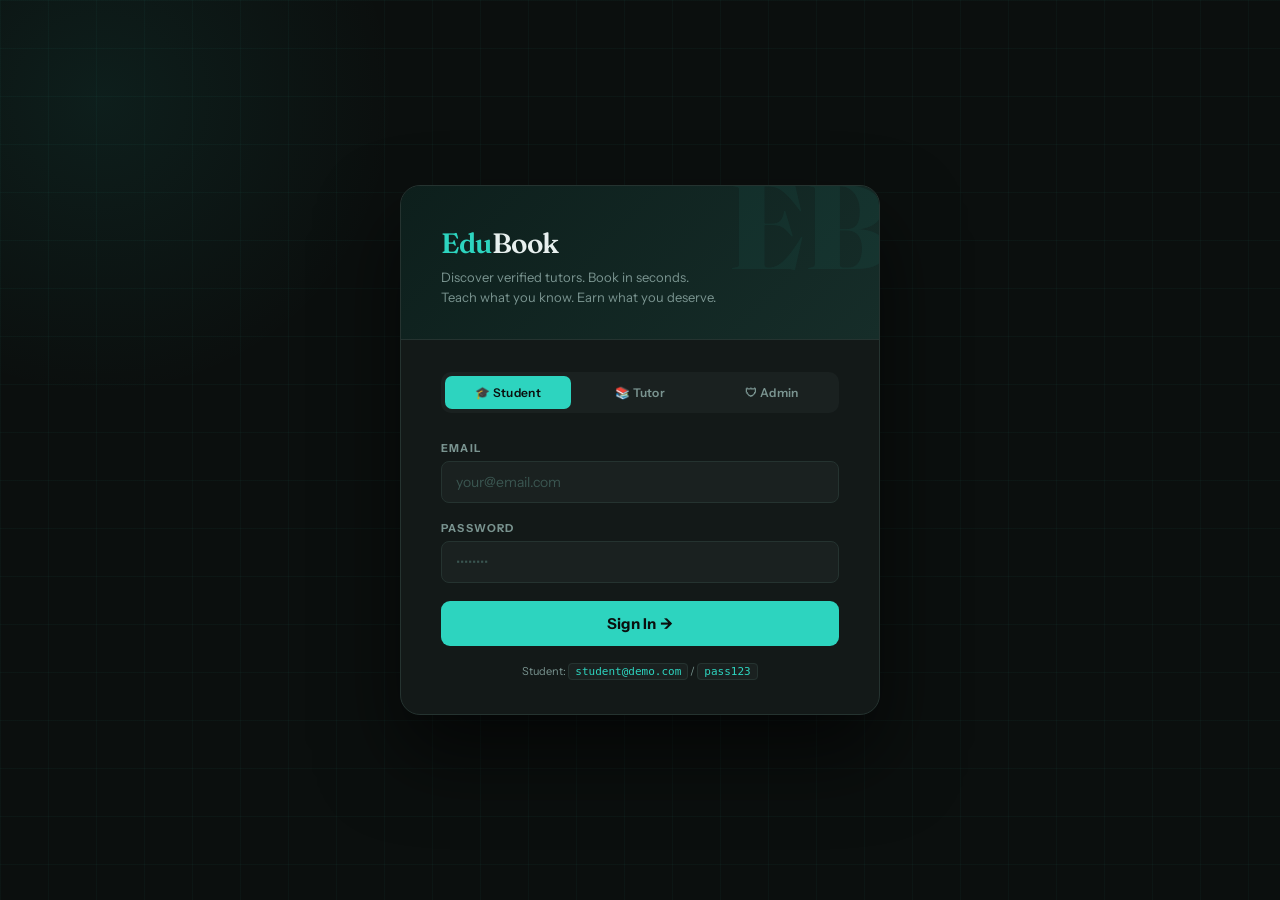
==== index.html @ e7f93232 "Rename tutor-booking-system.html to index.html" ====
<!-- final deploy -->
<!-- finallll deploy -->
<!-- final deploy with ci cd -->
<!DOCTYPE html>
<html lang="en">
<head>
<meta charset="UTF-8">
<meta name="viewport" content="width=device-width, initial-scale=1.0">
<title>EduBook — Tutor Booking Platform</title>
  
<link href="https://fonts.googleapis.com/css2?family=Fraunces:ital,wght@0,300;0,600;0,900;1,300;1,600&family=Instrument+Sans:wght@400;500;600;700&display=swap" rel="stylesheet">
<style>
*, *::before, *::after { box-sizing: border-box; margin: 0; padding: 0; }

:root {
  --bg:       #0b0f0e;
  --surface:  #131918;
  --panel:    #1a2120;
  --border:   #253330;
  --teal:     #2dd4bf;
  --teal-dim: #1a8070;
  --amber:    #f59e0b;
  --red:      #f87171;
  --green:    #4ade80;
  --text:     #e8f0ef;
  --muted:    #7a9490;
  --white:    #ffffff;
}

body {
  font-family: 'Instrument Sans', sans-serif;
  background: var(--bg);
  color: var(--text);
  min-height: 100vh;
  overflow-x: hidden;
}

/* ─── SCREENS ─── */
.screen { display: none; min-height: 100vh; flex-direction: column; }
.screen.active { display: flex; }

/* ─── TOAST ─── */
#toast {
  position: fixed; bottom: 28px; right: 28px;
  background: var(--surface);
  border: 1px solid var(--border);
  border-left: 3px solid var(--teal);
  color: var(--text);
  padding: 13px 20px;
  border-radius: 10px;
  font-size: 13px; font-weight: 500;
  box-shadow: 0 20px 40px rgba(0,0,0,0.5);
  transform: translateY(20px); opacity: 0;
  transition: all .3s cubic-bezier(.4,0,.2,1);
  z-index: 9999; max-width: 300px;
}
#toast.show { transform: translateY(0); opacity: 1; }
#toast.err  { border-left-color: var(--red); }
#toast.ok   { border-left-color: var(--green); }

/* ═══════════════════════════════════════════
   LOGIN SCREEN
═══════════════════════════════════════════ */
#loginScreen {
  align-items: center; justify-content: center;
  background: var(--bg);
  position: relative; overflow: hidden;
  padding: 24px;
}

/* animated background grid */
#loginScreen::before {
  content: '';
  position: absolute; inset: 0;
  background-image:
    linear-gradient(rgba(45,212,191,.04) 1px, transparent 1px),
    linear-gradient(90deg, rgba(45,212,191,.04) 1px, transparent 1px);
  background-size: 48px 48px;
  animation: gridshift 20s linear infinite;
}
@keyframes gridshift { from { background-position: 0 0; } to { background-position: 48px 48px; } }

#loginScreen::after {
  content: '';
  position: absolute;
  width: 600px; height: 600px;
  background: radial-gradient(circle, rgba(45,212,191,.08) 0%, transparent 70%);
  top: -200px; left: -200px;
  border-radius: 50%;
  pointer-events: none;
}

.login-box {
  position: relative; z-index: 1;
  width: 100%; max-width: 480px;
  background: var(--surface);
  border: 1px solid var(--border);
  border-radius: 20px;
  overflow: hidden;
  box-shadow: 0 40px 80px rgba(0,0,0,.6);
  animation: fadeUp .5s ease both;
}
@keyframes fadeUp { from { opacity:0; transform: translateY(24px); } to { opacity:1; transform: translateY(0); } }

.login-hero {
  background: linear-gradient(135deg, #0d1f1c 0%, #162d29 100%);
  padding: 40px 40px 32px;
  border-bottom: 1px solid var(--border);
  position: relative; overflow: hidden;
}
.login-hero::before {
  content: 'EB';
  position: absolute; right: -10px; top: -20px;
  font-family: 'Fraunces', serif; font-size: 120px; font-weight: 900;
  color: rgba(45,212,191,.06); line-height: 1; pointer-events: none;
}
.login-logo {
  font-family: 'Fraunces', serif;
  font-size: 28px; font-weight: 600;
  color: var(--teal);
  letter-spacing: -0.5px;
}
.login-logo span { color: var(--text); }
.login-tagline {
  margin-top: 8px;
  font-size: 13px; color: var(--muted);
  line-height: 1.5;
}

.login-body { padding: 32px 40px; }

.role-tabs {
  display: grid; grid-template-columns: 1fr 1fr 1fr;
  gap: 6px; margin-bottom: 28px;
  background: var(--panel); border-radius: 10px; padding: 4px;
}
.role-tab {
  padding: 9px 4px;
  border: none; border-radius: 7px;
  background: transparent;
  color: var(--muted); font-family: 'Instrument Sans', sans-serif;
  font-size: 12px; font-weight: 600;
  cursor: pointer; transition: all .2s;
  letter-spacing: .3px;
}
.role-tab.on { background: var(--teal); color: #0b0f0e; }

.field { margin-bottom: 18px; }
.field label {
  display: block; margin-bottom: 6px;
  font-size: 11px; font-weight: 700;
  letter-spacing: 1.2px; text-transform: uppercase;
  color: var(--muted);
}
.field input, .field select, .field textarea {
  width: 100%;
  padding: 11px 14px;
  background: var(--panel);
  border: 1.5px solid var(--border);
  border-radius: 8px;
  color: var(--text);
  font-family: 'Instrument Sans', sans-serif;
  font-size: 14px;
  outline: none; transition: border-color .2s;
}
.field input:focus, .field select:focus, .field textarea:focus {
  border-color: var(--teal);
}
.field input::placeholder, .field textarea::placeholder { color: #3a5550; }
select option { background: var(--panel); }

.btn-main {
  width: 100%; padding: 13px;
  background: var(--teal); color: #0b0f0e;
  border: none; border-radius: 9px;
  font-family: 'Instrument Sans', sans-serif;
  font-size: 15px; font-weight: 700;
  cursor: pointer; transition: all .2s;
  letter-spacing: .2px;
}
.btn-main:hover { background: #25c4b0; transform: translateY(-1px); box-shadow: 0 8px 24px rgba(45,212,191,.25); }
.btn-main:active { transform: translateY(0); }

.login-demo {
  margin-top: 16px;
  font-size: 11px; color: var(--muted);
  text-align: center; line-height: 1.8;
}
.login-demo code {
  background: var(--panel); border: 1px solid var(--border);
  padding: 1px 6px; border-radius: 4px;
  color: var(--teal); font-size: 11px;
}

/* ═══════════════════════════════════════════
   APP SHELL (Student + Tutor + Admin)
═══════════════════════════════════════════ */
.app-shell { display: flex; flex-direction: column; flex: 1; }

/* ─── TOPBAR ─── */
.topbar {
  display: flex; align-items: center;
  padding: 0 28px;
  height: 56px;
  background: var(--surface);
  border-bottom: 1px solid var(--border);
  position: sticky; top: 0; z-index: 100;
  gap: 16px;
}
.topbar-logo {
  font-family: 'Fraunces', serif; font-size: 20px; font-weight: 600;
  color: var(--teal); margin-right: 8px;
  letter-spacing: -.3px;
}
.topbar-logo span { color: var(--muted); font-weight: 300; }
.topbar-role {
  font-size: 10px; font-weight: 700; letter-spacing: 1.5px;
  text-transform: uppercase;
  color: var(--teal);
  background: rgba(45,212,191,.1);
  border: 1px solid rgba(45,212,191,.2);
  padding: 3px 10px; border-radius: 20px;
}
.topbar-right { margin-left: auto; display: flex; align-items: center; gap: 12px; }
.topbar-user { font-size: 13px; color: var(--muted); }
.btn-logout {
  padding: 6px 14px;
  background: transparent; border: 1px solid var(--border);
  border-radius: 7px; color: var(--muted);
  font-family: 'Instrument Sans', sans-serif; font-size: 12px; font-weight: 600;
  cursor: pointer; transition: all .2s;
}
.btn-logout:hover { border-color: var(--red); color: var(--red); }

/* ─── LAYOUT ─── */
.app-body { display: flex; flex: 1; }

.sidebar {
  width: 200px; flex-shrink: 0;
  background: var(--surface);
  border-right: 1px solid var(--border);
  padding: 20px 12px;
  display: flex; flex-direction: column; gap: 4px;
  position: sticky; top: 56px;
  height: calc(100vh - 56px);
  overflow-y: auto;
}
.nav-btn {
  display: flex; align-items: center; gap: 10px;
  padding: 9px 12px; border-radius: 8px;
  border: none; background: transparent;
  color: var(--muted); font-family: 'Instrument Sans', sans-serif;
  font-size: 13px; font-weight: 500;
  cursor: pointer; transition: all .15s;
  text-align: left; width: 100%;
}
.nav-btn .ni { font-size: 15px; width: 18px; text-align: center; }
.nav-btn:hover { background: var(--panel); color: var(--text); }
.nav-btn.on { background: rgba(45,212,191,.12); color: var(--teal); font-weight: 600; }

.content { flex: 1; padding: 36px 40px; overflow-y: auto; max-width: 1100px; }

/* ─── PAGE SECTIONS ─── */
.tab-pane { display: none; }
.tab-pane.on { display: block; animation: fadeUp .3s ease both; }

.ph { margin-bottom: 28px; }
.ph h1 { font-family: 'Fraunces', serif; font-size: 30px; font-weight: 600; color: var(--white); letter-spacing: -.5px; }
.ph p  { margin-top: 5px; font-size: 13px; color: var(--muted); }

/* ─── STAT CARDS ─── */
.stats { display: grid; grid-template-columns: repeat(auto-fit, minmax(140px, 1fr)); gap: 14px; margin-bottom: 30px; }
.stat-card {
  background: var(--surface); border: 1px solid var(--border);
  border-radius: 12px; padding: 18px 20px;
  position: relative; overflow: hidden;
}
.stat-card::before {
  content: ''; position: absolute;
  top: 0; left: 0; right: 0; height: 2px;
}
.stat-card.t  { } .stat-card.t::before  { background: var(--teal); }
.stat-card.a  { } .stat-card.a::before  { background: var(--amber); }
.stat-card.g  { } .stat-card.g::before  { background: var(--green); }
.stat-card.r  { } .stat-card.r::before  { background: var(--red); }
.stat-num { font-family: 'Fraunces', serif; font-size: 38px; font-weight: 600; color: var(--white); line-height: 1; }
.stat-lbl { font-size: 11px; color: var(--muted); margin-top: 4px; font-weight: 600; letter-spacing: .5px; }

/* ─── TUTOR GRID ─── */
.tutor-grid { display: grid; grid-template-columns: repeat(auto-fill, minmax(260px, 1fr)); gap: 18px; }
.tutor-card {
  background: var(--surface); border: 1px solid var(--border);
  border-radius: 14px; overflow: hidden;
  transition: all .2s; cursor: pointer;
}
.tutor-card:hover { border-color: var(--teal-dim); transform: translateY(-3px); box-shadow: 0 16px 40px rgba(0,0,0,.4); }
.tc-head {
  padding: 20px; display: flex; align-items: center; gap: 14px;
  background: var(--panel);
}
.ava {
  width: 48px; height: 48px; border-radius: 50%;
  display: flex; align-items: center; justify-content: center;
  font-family: 'Fraunces', serif; font-size: 18px; font-weight: 600;
  flex-shrink: 0; color: #0b0f0e;
}
.tc-name { font-family: 'Fraunces', serif; font-size: 16px; font-weight: 600; color: var(--white); }
.tc-sub  { font-size: 12px; color: var(--teal); margin-top: 2px; }
.tc-body { padding: 16px 20px; }
.tc-rate { font-size: 18px; font-weight: 700; color: var(--amber); margin-bottom: 8px; }
.tc-rate span { font-size: 12px; color: var(--muted); font-weight: 400; }
.tc-bio { font-size: 12px; color: var(--muted); line-height: 1.6; margin-bottom: 14px; }
.chips { display: flex; flex-wrap: wrap; gap: 5px; margin-bottom: 14px; }
.chip {
  font-size: 10px; font-weight: 600; letter-spacing: .3px;
  padding: 3px 9px; border-radius: 20px;
  background: var(--panel); border: 1px solid var(--border);
  color: var(--muted);
}
.btn-book-card {
  width: 100%; padding: 10px;
  background: var(--teal); color: #0b0f0e;
  border: none; border-radius: 8px;
  font-family: 'Instrument Sans', sans-serif;
  font-size: 13px; font-weight: 700;
  cursor: pointer; transition: all .2s;
}
.btn-book-card:hover { background: #25c4b0; }

/* ─── BADGE ─── */
.badge {
  display: inline-flex; align-items: center; gap: 4px;
  font-size: 11px; font-weight: 600; letter-spacing: .3px;
  padding: 3px 10px; border-radius: 20px;
}
.badge.pending  { background: rgba(245,158,11,.12); color: var(--amber); border: 1px solid rgba(245,158,11,.3); }
.badge.approved { background: rgba(74,222,128,.12); color: var(--green); border: 1px solid rgba(74,222,128,.3); }
.badge.rejected { background: rgba(248,113,113,.12); color: var(--red);   border: 1px solid rgba(248,113,113,.3); }
.badge.confirmed{ background: rgba(45,212,191,.12);  color: var(--teal);  border: 1px solid rgba(45,212,191,.3); }
.badge.cancelled{ background: rgba(122,148,144,.12); color: var(--muted); border: 1px solid var(--border); }

/* ─── TABLE ─── */
.tbl-wrap { background: var(--surface); border: 1px solid var(--border); border-radius: 12px; overflow: hidden; }
table { width: 100%; border-collapse: collapse; }
thead th {
  background: var(--panel); padding: 11px 16px;
  font-size: 10px; font-weight: 700; letter-spacing: 1.2px;
  text-transform: uppercase; color: var(--muted);
  text-align: left; border-bottom: 1px solid var(--border);
}
tbody td { padding: 13px 16px; font-size: 13px; border-bottom: 1px solid var(--border); }
tbody tr:last-child td { border-bottom: none; }
tbody tr:hover td { background: rgba(255,255,255,.015); }
.td-name { font-weight: 600; color: var(--white); }

/* ─── PROFILE CARD ─── */
.profile-card {
  background: var(--surface); border: 1px solid var(--border);
  border-radius: 16px; padding: 32px 36px; max-width: 620px;
}
.profile-top {
  display: flex; align-items: center; gap: 18px;
  margin-bottom: 28px; padding-bottom: 28px;
  border-bottom: 1px solid var(--border);
}
.profile-ava {
  width: 68px; height: 68px; border-radius: 50%;
  display: flex; align-items: center; justify-content: center;
  font-family: 'Fraunces', serif; font-size: 26px; font-weight: 600;
  color: #0b0f0e; flex-shrink: 0;
}
.profile-name { font-family: 'Fraunces', serif; font-size: 22px; font-weight: 600; color: var(--white); }
.profile-role { font-size: 12px; color: var(--muted); margin-top: 4px; }
.two-col { display: grid; grid-template-columns: 1fr 1fr; gap: 16px; }
.btn-save {
  padding: 11px 28px;
  background: var(--teal); color: #0b0f0e;
  border: none; border-radius: 8px;
  font-family: 'Instrument Sans', sans-serif; font-size: 14px; font-weight: 700;
  cursor: pointer; transition: all .2s; margin-top: 6px;
}
.btn-save:hover { background: #25c4b0; }

/* ─── SLOT PICKER ─── */
.slot-grid { display: flex; flex-wrap: wrap; gap: 7px; margin-top: 4px; }
.slot {
  padding: 6px 13px; border-radius: 20px;
  background: var(--panel); border: 1.5px solid var(--border);
  color: var(--muted); font-size: 12px; font-weight: 600;
  cursor: pointer; transition: all .15s; user-select: none;
}
.slot.on { background: rgba(45,212,191,.15); border-color: var(--teal); color: var(--teal); }

/* ─── MODAL ─── */
.overlay {
  display: none; position: fixed; inset: 0;
  background: rgba(0,0,0,.7); backdrop-filter: blur(6px);
  z-index: 900; align-items: center; justify-content: center; padding: 20px;
}
.overlay.open { display: flex; }
.modal {
  background: var(--surface); border: 1px solid var(--border);
  border-radius: 18px; width: 100%; max-width: 500px;
  overflow: hidden; box-shadow: 0 40px 80px rgba(0,0,0,.6);
  animation: fadeUp .25s ease both;
}
.modal-head {
  padding: 22px 26px; border-bottom: 1px solid var(--border);
  display: flex; align-items: center; justify-content: space-between;
}
.modal-title { font-family: 'Fraunces', serif; font-size: 20px; font-weight: 600; color: var(--white); }
.modal-close { background: none; border: none; color: var(--muted); font-size: 24px; cursor: pointer; line-height: 1; }
.modal-close:hover { color: var(--text); }
.modal-body { padding: 26px; }
.modal-tutor-strip {
  display: flex; align-items: center; gap: 12px;
  background: var(--panel); border-radius: 10px; padding: 14px 16px;
  margin-bottom: 22px; border: 1px solid var(--border);
}
.modal-tutor-info .name { font-weight: 700; font-size: 15px; color: var(--white); }
.modal-tutor-info .sub  { font-size: 12px; color: var(--teal); margin-top: 2px; }
.modal-rate { margin-left: auto; text-align: right; }
.modal-rate .amt { font-size: 16px; font-weight: 700; color: var(--amber); }
.modal-rate .lbl { font-size: 10px; color: var(--muted); }

/* ─── EMPTY STATE ─── */
.empty {
  text-align: center; padding: 60px 20px; color: var(--muted);
}
.empty .ei { font-size: 44px; margin-bottom: 12px; }
.empty h3 { font-family: 'Fraunces', serif; font-size: 20px; color: var(--text); margin-bottom: 6px; }
.empty p  { font-size: 13px; }

/* ─── VALIDATION QUEUE ─── */
.q-card {
  background: var(--surface); border: 1px solid var(--border);
  border-radius: 12px; padding: 18px 22px;
  display: flex; align-items: flex-start; gap: 16px;
  margin-bottom: 12px; transition: border-color .2s;
}
.q-card:hover { border-color: var(--teal-dim); }
.q-info { flex: 1; }
.q-name { font-family: 'Fraunces', serif; font-size: 17px; font-weight: 600; color: var(--white); }
.q-detail { font-size: 12px; color: var(--muted); margin-top: 4px; line-height: 1.6; }
.q-actions { display: flex; gap: 8px; align-items: flex-start; flex-shrink: 0; }
.btn-sm {
  padding: 7px 14px; border-radius: 7px;
  font-family: 'Instrument Sans', sans-serif; font-size: 12px; font-weight: 700;
  cursor: pointer; border: none; transition: all .15s;
}
.btn-approve { background: rgba(74,222,128,.15); color: var(--green); border: 1px solid rgba(74,222,128,.3); }
.btn-approve:hover { background: var(--green); color: #0b0f0e; }
.btn-reject  { background: rgba(248,113,113,.15); color: var(--red); border: 1px solid rgba(248,113,113,.3); }
.btn-reject:hover  { background: var(--red);   color: #fff; }
.btn-cancel-book { background: rgba(122,148,144,.15); color: var(--muted); border: 1px solid var(--border); }
.btn-cancel-book:hover { background: var(--red); color: #fff; border-color: var(--red); }

/* ─── VERIFY BANNER ─── */
.verify-banner {
  background: rgba(245,158,11,.07);
  border: 1px solid rgba(245,158,11,.25);
  border-radius: 10px; padding: 16px 20px;
  margin-bottom: 24px; display: flex; gap: 14px;
  align-items: flex-start;
}
.vb-icon { font-size: 20px; flex-shrink: 0; }
.vb-title { font-weight: 700; color: var(--amber); font-size: 14px; }
.vb-text  { font-size: 12px; color: var(--muted); margin-top: 3px; line-height: 1.5; }

/* responsive */
@media (max-width: 700px) {
  .sidebar { display: none; }
  .content { padding: 20px 16px; }
  .two-col { grid-template-columns: 1fr; }
  .login-box .login-body { padding: 24px 24px; }
  .login-box .login-hero { padding: 28px 24px; }
}
</style>
</head>
<body>

<!-- ══════════════════════════════════════════
     LOGIN SCREEN
══════════════════════════════════════════ -->
<div id="loginScreen" class="screen active">
  <div class="login-box">
    <div class="login-hero">
      <div class="login-logo">Edu<span>Book</span></div>
      <div class="login-tagline">Discover verified tutors. Book in seconds.<br>Teach what you know. Earn what you deserve.</div>
    </div>
    <div class="login-body">
      <div class="role-tabs" id="roleTabs">
        <button class="role-tab on" onclick="setRole('student',this)">🎓 Student</button>
        <button class="role-tab"   onclick="setRole('tutor',this)">📚 Tutor</button>
        <button class="role-tab"   onclick="setRole('admin',this)">🛡 Admin</button>
      </div>
      <div class="field">
        <label>Email</label>
        <input id="lEmail" type="email" placeholder="your@email.com" autocomplete="email">
      </div>
      <div class="field">
        <label>Password</label>
        <input id="lPass" type="password" placeholder="••••••••" autocomplete="current-password">
      </div>
      <button class="btn-main" onclick="doLogin()">Sign In →</button>
      <div class="login-demo" id="loginDemo">
        Student: <code>student@demo.com</code> / <code>pass123</code>
      </div>
    </div>
  </div>
</div>

<!-- ══════════════════════════════════════════
     STUDENT SCREEN
══════════════════════════════════════════ -->
<div id="studentScreen" class="screen">
  <div class="app-shell">
    <div class="topbar">
      <div class="topbar-logo">Edu<span>Book</span></div>
      <span class="topbar-role">Student</span>
      <div class="topbar-right">
        <span class="topbar-user" id="stu-username"></span>
        <button class="btn-logout" onclick="doLogout()">Sign out</button>
      </div>
    </div>
    <div class="app-body">
      <div class="sidebar">
        <button class="nav-btn on" onclick="stuTab('browse',this)"><span class="ni">🔍</span> Browse Tutors</button>
        <button class="nav-btn"   onclick="stuTab('bookings',this)"><span class="ni">📅</span> My Bookings</button>
        <button class="nav-btn"   onclick="stuTab('sprofile',this)"><span class="ni">👤</span> Profile</button>
      </div>
      <div class="content">

        <!-- Browse -->
        <div class="tab-pane on" id="stu-browse">
          <div class="ph">
            <h1>Find a Tutor</h1>
            <p>All tutors are verified by our admin team before appearing here.</p>
          </div>
          <div class="stats" id="stu-stats"></div>
          <div class="tutor-grid" id="tutorGrid"></div>
        </div>

        <!-- My Bookings -->
        <div class="tab-pane" id="stu-bookings">
          <div class="ph"><h1>My Bookings</h1><p>Track all your scheduled sessions.</p></div>
          <div class="tbl-wrap">
            <table>
              <thead><tr><th>Tutor</th><th>Subject</th><th>Date</th><th>Time</th><th>Notes</th><th>Status</th><th></th></tr></thead>
              <tbody id="stuBookTbl"></tbody>
            </table>
          </div>
        </div>

        <!-- Profile -->
        <div class="tab-pane" id="stu-sprofile">
          <div class="ph"><h1>My Profile</h1></div>
          <div class="profile-card">
            <div class="profile-top">
              <div class="profile-ava" id="stu-pava"></div>
              <div><div class="profile-name" id="stu-pname"></div><div class="profile-role">Student Account</div></div>
            </div>
            <div class="two-col">
              <div class="field"><label>Full Name</label><input id="stu-p-name" placeholder="Your name"></div>
              <div class="field"><label>Email</label><input id="stu-p-email" disabled></div>
            </div>
            <button class="btn-save" onclick="saveStuProfile()">Save Changes</button>
          </div>
        </div>

      </div>
    </div>
  </div>
</div>

<!-- ══════════════════════════════════════════
     TUTOR SCREEN
══════════════════════════════════════════ -->
<div id="tutorScreen" class="screen">
  <div class="app-shell">
    <div class="topbar">
      <div class="topbar-logo">Edu<span>Book</span></div>
      <span class="topbar-role">Tutor</span>
      <div class="topbar-right">
        <span class="topbar-user" id="tut-username"></span>
        <button class="btn-logout" onclick="doLogout()">Sign out</button>
      </div>
    </div>
    <div class="app-body">
      <div class="sidebar">
        <button class="nav-btn on" onclick="tutTab('tdash',this)"><span class="ni">📊</span> Dashboard</button>
        <button class="nav-btn"   onclick="tutTab('tprofile',this)"><span class="ni">👤</span> My Profile</button>
        <button class="nav-btn"   onclick="tutTab('tsessions',this)"><span class="ni">📅</span> Sessions</button>
      </div>
      <div class="content">

        <!-- Dashboard -->
        <div class="tab-pane on" id="tut-tdash">
          <div class="ph"><h1 id="tut-welcome"></h1><p>Here's your session overview.</p></div>
          <div id="tut-banner"></div>
          <div class="stats" id="tut-stats"></div>
          <div class="ph" style="margin-bottom:16px;"><h1 style="font-size:20px">Upcoming Sessions</h1></div>
          <div class="tbl-wrap">
            <table>
              <thead><tr><th>Student</th><th>Date</th><th>Time</th><th>Notes</th><th>Status</th></tr></thead>
              <tbody id="tutDashTbl"></tbody>
            </table>
          </div>
        </div>

        <!-- Profile -->
        <div class="tab-pane" id="tut-tprofile">
          <div class="ph"><h1>Tutor Profile</h1><p>Complete all fields and submit for admin verification.</p></div>
          <div class="profile-card" style="max-width:700px">
            <div class="profile-top">
              <div class="profile-ava" id="tut-pava"></div>
              <div>
                <div class="profile-name" id="tut-pname"></div>
                <div style="margin-top:6px" id="tut-pbadge"></div>
              </div>
            </div>
            <div class="two-col">
              <div class="field"><label>Full Name</label><input id="tp-name" placeholder="Dr. Jane Smith"></div>
              <div class="field"><label>Subject / Expertise</label><input id="tp-subject" placeholder="e.g. Mathematics, Physics"></div>
            </div>
            <div class="two-col">
              <div class="field"><label>Hourly Rate (₹)</label><input id="tp-rate" type="number" placeholder="600"></div>
              <div class="field"><label>Experience (years)</label><input id="tp-exp" type="number" placeholder="4"></div>
            </div>
            <div class="field"><label>Qualifications</label><input id="tp-qual" placeholder="e.g. M.Sc Mathematics, B.Ed"></div>
            <div class="field">
              <label>Bio (tell students about yourself)</label>
              <textarea id="tp-bio" rows="3" placeholder="Describe your teaching approach, background, achievements…"></textarea>
            </div>
            <div class="field">
              <label>Available Time Slots</label>
              <div class="slot-grid" id="slotGrid"></div>
            </div>
            <button class="btn-save" onclick="saveTutorProfile()">Save & Submit for Review</button>
          </div>
        </div>

        <!-- Sessions -->
        <div class="tab-pane" id="tut-tsessions">
          <div class="ph"><h1>All Sessions</h1></div>
          <div class="tbl-wrap">
            <table>
              <thead><tr><th>Student</th><th>Subject</th><th>Date</th><th>Time</th><th>Notes</th><th>Status</th></tr></thead>
              <tbody id="tutAllTbl"></tbody>
            </table>
          </div>
        </div>

      </div>
    </div>
  </div>
</div>

<!-- ══════════════════════════════════════════
     ADMIN SCREEN
══════════════════════════════════════════ -->
<div id="adminScreen" class="screen">
  <div class="app-shell">
    <div class="topbar">
      <div class="topbar-logo">Edu<span>Book</span></div>
      <span class="topbar-role" style="background:rgba(245,158,11,.1);color:var(--amber);border-color:rgba(245,158,11,.25)">Admin</span>
      <div class="topbar-right">
        <button class="btn-logout" onclick="doLogout()">Sign out</button>
      </div>
    </div>
    <div class="app-body">
      <div class="sidebar">
        <button class="nav-btn on" onclick="admTab('aqueue',this)"><span class="ni">✅</span> Validation Queue</button>
        <button class="nav-btn"   onclick="admTab('atutors',this)"><span class="ni">👥</span> All Tutors</button>
        <button class="nav-btn"   onclick="admTab('abookings',this)"><span class="ni">📋</span> All Bookings</button>
      </div>
      <div class="content">

        <!-- Queue -->
        <div class="tab-pane on" id="adm-aqueue">
          <div class="ph"><h1>Validation Queue</h1><p>Review and approve tutor applications before they appear to students.</p></div>
          <div id="queueList"></div>
        </div>

        <!-- Tutors -->
        <div class="tab-pane" id="adm-atutors">
          <div class="ph"><h1>All Tutors</h1></div>
          <div class="tbl-wrap">
            <table>
              <thead><tr><th>Name</th><th>Subject</th><th>Rate</th><th>Exp</th><th>Status</th><th>Bookings</th></tr></thead>
              <tbody id="admTutTbl"></tbody>
            </table>
          </div>
        </div>

        <!-- Bookings -->
        <div class="tab-pane" id="adm-abookings">
          <div class="ph"><h1>All Bookings</h1></div>
          <div class="tbl-wrap">
            <table>
              <thead><tr><th>Student</th><th>Tutor</th><th>Subject</th><th>Date</th><th>Time</th><th>Status</th></tr></thead>
              <tbody id="admBookTbl"></tbody>
            </table>
          </div>
        </div>

      </div>
    </div>
  </div>
</div>

<!-- ══════════════════════════════════════════
     BOOKING MODAL
══════════════════════════════════════════ -->
<div class="overlay" id="bookModal">
  <div class="modal">
    <div class="modal-head">
      <div class="modal-title">Book a Session</div>
      <button class="modal-close" onclick="closeModal()">×</button>
    </div>
    <div class="modal-body">
      <div class="modal-tutor-strip">
        <div class="ava" id="m-ava" style="width:42px;height:42px;font-size:15px;"></div>
        <div class="modal-tutor-info">
          <div class="name" id="m-name"></div>
          <div class="sub"  id="m-sub"></div>
        </div>
        <div class="modal-rate">
          <div class="amt" id="m-rate"></div>
          <div class="lbl">per hour</div>
        </div>
      </div>
      <div class="two-col">
        <div class="field">
          <label>Date</label>
          <input id="bk-date" type="date">
        </div>
        <div class="field">
          <label>Time Slot</label>
          <select id="bk-time"><option value="">Select slot…</option></select>
        </div>
      </div>
      <div class="field">
        <label>Topic / Notes</label>
        <textarea id="bk-notes" rows="3" placeholder="What would you like to cover?"></textarea>
      </div>
      <button class="btn-main" onclick="confirmBook()">Confirm Booking →</button>
    </div>
  </div>
</div>

<div id="toast"></div>

<!-- ══════════════════════════════════════════
     SCRIPT
══════════════════════════════════════════ -->
<script>
/* ── DATA ── */
const USERS = {
  'student@demo.com':  { pw:'pass123',  role:'student', name:'Aanya Sharma' },
  'student2@demo.com': { pw:'pass123',  role:'student', name:'Rohan Verma' },
  'tutor@demo.com':    { pw:'pass123',  role:'tutor',   name:'Dr. Rajan Nair' },
  'tutor2@demo.com':   { pw:'pass123',  role:'tutor',   name:'Priya Krishnan' },
  'tutor3@demo.com':   { pw:'pass123',  role:'tutor',   name:'Arjun Mehta' },
  'admin@demo.com':    { pw:'admin123', role:'admin',   name:'Admin' },
};

const PALETTE = ['#2dd4bf','#f59e0b','#a78bfa','#f472b6','#34d399','#60a5fa'];

let tutors = [
  { id:'t1', email:'tutor@demo.com',  name:'Dr. Rajan Nair',   subject:'Mathematics',     rate:800, exp:8,  qual:'PhD Mathematics, IIT Madras',     bio:'IIT alumnus with 8 years of teaching experience. Specialises in calculus, linear algebra and statistics.',                     status:'approved', slots:['9:00 AM','11:00 AM','3:00 PM','6:00 PM'],  color:'#2dd4bf' },
  { id:'t2', email:'tutor2@demo.com', name:'Priya Krishnan',   subject:'Physics',          rate:650, exp:5,  qual:'M.Sc Physics, Anna University',    bio:'Passionate about making physics intuitive. Former CSIR researcher. Covers mechanics, optics, and modern physics.',              status:'pending',  slots:['10:00 AM','2:00 PM','5:00 PM'],             color:'#a78bfa' },
  { id:'t3', email:'tutor3@demo.com', name:'Arjun Mehta',      subject:'Computer Science', rate:900, exp:6,  qual:'B.Tech CS, NIT Trichy, ex-Google', bio:'Full-stack engineer turned educator. Teaches DSA, system design, Python and competitive programming.',                       status:'pending',  slots:['7:00 PM','8:00 PM','9:00 AM'],             color:'#f472b6' },
];

let bookings = [
  { id:'b1', tutorId:'t1', tutorName:'Dr. Rajan Nair', tutorSubject:'Mathematics', studentEmail:'student@demo.com',  studentName:'Aanya Sharma', date:'2026-04-15', time:'9:00 AM',  notes:'Calculus - integration by parts', status:'confirmed' },
  { id:'b2', tutorId:'t1', tutorName:'Dr. Rajan Nair', tutorSubject:'Mathematics', studentEmail:'student2@demo.com', studentName:'Rohan Verma',  date:'2026-04-16', time:'11:00 AM', notes:'Linear algebra basics',            status:'confirmed' },
];

const ALL_SLOTS = ['7:00 AM','8:00 AM','9:00 AM','10:00 AM','11:00 AM','12:00 PM','1:00 PM','2:00 PM','3:00 PM','4:00 PM','5:00 PM','6:00 PM','7:00 PM','8:00 PM','9:00 PM'];
let CUR = null;  // current user { email, role, name }
let bookTutorId = null;
let loginRole = 'student';

/* ── HELPERS ── */
const $  = id => document.getElementById(id);
const ini = n => (n||'?').split(' ').map(w=>w[0]).slice(0,2).join('').toUpperCase();
const fmtDate = d => { if(!d) return '—'; const dt = new Date(d+'T00:00:00'); return dt.toLocaleDateString('en-IN',{day:'numeric',month:'short',year:'numeric'}); };

function toast(msg, type='') {
  const t = $('toast');
  t.textContent = msg; t.className = 'show '+(type==='ok'?'ok':type==='err'?'err':'');
  clearTimeout(t._t); t._t = setTimeout(()=>t.className='',3200);
}

function badgeCls(s){ return {pending:'pending',approved:'approved',rejected:'rejected',confirmed:'confirmed',cancelled:'cancelled'}[s]||'pending'; }
function badge(s,icon){ return `<span class="badge ${badgeCls(s)}">${icon||''} ${s}</span>`; }
const ICONS = {pending:'⏳',approved:'✅',rejected:'❌',confirmed:'●',cancelled:'—'};

/* ── LOGIN ── */
const DEMOS = {
  student: 'Student: <code>student@demo.com</code> / <code>pass123</code>',
  tutor:   'Tutor: <code>tutor@demo.com</code> / <code>pass123</code>',
  admin:   'Admin: <code>admin@demo.com</code> / <code>admin123</code>',
};
function setRole(r, el) {
  loginRole = r;
  document.querySelectorAll('.role-tab').forEach(b=>b.classList.remove('on'));
  el.classList.add('on');
  $('loginDemo').innerHTML = DEMOS[r]||'';
}
function doLogin() {
  const email = $('lEmail').value.trim().toLowerCase();
  const pw    = $('lPass').value;
  const u = USERS[email];
  if (!u || u.pw !== pw)          { toast('Wrong email or password','err'); return; }
  if (u.role !== loginRole)       { toast(`This is a ${u.role} account — please select the correct role`,'err'); return; }
  CUR = { email, role: u.role, name: u.name };
  gotoScreen(u.role);
}
function doLogout() {
  CUR = null; bookTutorId = null;
  document.querySelectorAll('.screen').forEach(s=>s.classList.remove('active'));
  $('loginScreen').classList.add('active');
  $('lEmail').value=''; $('lPass').value='';
}

/* ── SCREEN ROUTING ── */
function gotoScreen(role) {
  document.querySelectorAll('.screen').forEach(s=>s.classList.remove('active'));
  const map = {student:'studentScreen',tutor:'tutorScreen',admin:'adminScreen'};
  $(map[role]).classList.add('active');
  if(role==='student') initStudent();
  if(role==='tutor')   initTutor();
  if(role==='admin')   initAdmin();
}

/* ── TAB HELPERS ── */
function switchTab(prefix, tabs, id, btn) {
  tabs.forEach(t => { $(prefix+t).classList.remove('on'); });
  $(prefix+id).classList.add('on');
  document.querySelectorAll(`#${prefix.replace('-','Screen')} .nav-btn`).forEach(b=>b.classList.remove('on'));
  if(btn) btn.classList.add('on');
}

/* ═══ STUDENT ═══ */
function initStudent() {
  $('stu-username').textContent = CUR.name;
  renderTutorGrid();
  stuStats();
}
function stuTab(id, btn) {
  ['browse','bookings','sprofile'].forEach(t=>$('stu-'+t).classList.remove('on'));
  $('stu-'+id).classList.add('on');
  document.querySelectorAll('#studentScreen .nav-btn').forEach(b=>b.classList.remove('on'));
  if(btn) btn.classList.add('on');
  if(id==='bookings') renderStuBookings();
  if(id==='sprofile') renderStuProfile();
}
function stuStats() {
  const approved = tutors.filter(t=>t.status==='approved').length;
  const myB = bookings.filter(b=>b.studentEmail===CUR.email && b.status==='confirmed').length;
  $('stu-stats').innerHTML = `
    <div class="stat-card t"><div class="stat-num">${approved}</div><div class="stat-lbl">Verified Tutors</div></div>
    <div class="stat-card a"><div class="stat-num">${myB}</div><div class="stat-lbl">Active Bookings</div></div>
  `;
}
function renderTutorGrid() {
  const approved = tutors.filter(t=>t.status==='approved');
  const g = $('tutorGrid');
  if(!approved.length){ g.innerHTML=`<div class="empty"><div class="ei">🔍</div><h3>No tutors yet</h3><p>Check back soon — tutors are being verified.</p></div>`; return; }
  g.innerHTML = approved.map(t=>`
    <div class="tutor-card">
      <div class="tc-head">
        <div class="ava" style="background:${t.color}">${ini(t.name)}</div>
        <div><div class="tc-name">${t.name}</div><div class="tc-sub">${t.subject}</div></div>
      </div>
      <div class="tc-body">
        <div class="tc-rate">₹${t.rate}<span> / hr</span></div>
        <div class="chips">
          ${t.qual.split(',').map(q=>`<span class="chip">${q.trim()}</span>`).join('')}
          <span class="chip">${t.exp} yrs exp</span>
        </div>
        <div class="tc-bio">${(t.bio||'').substring(0,100)}${t.bio&&t.bio.length>100?'…':''}</div>
        <button class="btn-book-card" onclick="openModal('${t.id}')">Book Session →</button>
      </div>
    </div>
  `).join('');
}
function renderStuBookings() {
  const rows = bookings.filter(b=>b.studentEmail===CUR.email);
  const tb = $('stuBookTbl');
  if(!rows.length){ tb.innerHTML=`<tr><td colspan="7"><div class="empty" style="padding:40px"><div class="ei">📅</div><h3>No bookings yet</h3><p>Browse tutors to book your first session.</p></div></td></tr>`; return; }
  tb.innerHTML = rows.map(b=>`
    <tr>
      <td class="td-name">${b.tutorName}</td>
      <td>${b.tutorSubject}</td>
      <td>${fmtDate(b.date)}</td>
      <td>${b.time}</td>
      <td style="color:var(--muted);max-width:150px;overflow:hidden;text-overflow:ellipsis;white-space:nowrap">${b.notes||'—'}</td>
      <td>${badge(b.status,ICONS[b.status])}</td>
      <td>${b.status==='confirmed'?`<button class="btn-sm btn-cancel-book" onclick="cancelBook('${b.id}')">Cancel</button>`:'—'}</td>
    </tr>
  `).join('');
}
function cancelBook(id) {
  const b = bookings.find(x=>x.id===id);
  if(b){ b.status='cancelled'; renderStuBookings(); stuStats(); toast('Booking cancelled'); }
}
function renderStuProfile() {
  $('stu-pava').textContent = ini(CUR.name);
  $('stu-pava').style.background = PALETTE[0];
  $('stu-pname').textContent = CUR.name;
  $('stu-p-name').value  = CUR.name;
  $('stu-p-email').value = CUR.email;
}
function saveStuProfile() {
  const n = $('stu-p-name').value.trim();
  if(!n){ toast('Enter your name','err'); return; }
  CUR.name = n; USERS[CUR.email].name = n;
  $('stu-username').textContent = n;
  renderStuProfile();
  toast('Profile saved ✓','ok');
}

/* ═══ TUTOR ═══ */
function initTutor() {
  $('tut-username').textContent = CUR.name;
  const t = tutorByEmail(CUR.email);
  $('tut-welcome').textContent = `Welcome, ${(CUR.name||'').split(' ')[0]} 👋`;
  renderTutorBanner(t);
  tutStats(t);
  renderTutDash(t);
  buildSlotGrid(t);
}
function tutorByEmail(e){ return tutors.find(t=>t.email===e); }
function tutTab(id, btn) {
  ['tdash','tprofile','tsessions'].forEach(t=>$('tut-'+t).classList.remove('on'));
  $('tut-'+id).classList.add('on');
  document.querySelectorAll('#tutorScreen .nav-btn').forEach(b=>b.classList.remove('on'));
  if(btn) btn.classList.add('on');
  if(id==='tprofile') renderTutorProfileForm();
  if(id==='tsessions') renderTutSessions();
}
function renderTutorBanner(t) {
  const status = t ? t.status : 'not_submitted';
  const msgs = {
    not_submitted: ['⚠️ Profile Incomplete','Fill in your tutor profile and submit for admin review to start receiving bookings.'],
    pending:       ['⏳ Verification Pending','Your application is under review. You\'ll be notified once approved.'],
    rejected:      ['❌ Application Rejected','Your application was rejected. Update your profile and resubmit.'],
  };
  if(msgs[status]) {
    const [title,text] = msgs[status];
    $('tut-banner').innerHTML = `<div class="verify-banner"><div class="vb-icon">${title.split(' ')[0]}</div><div><div class="vb-title">${title}</div><div class="vb-text">${text}</div></div></div>`;
  } else {
    $('tut-banner').innerHTML = '';
  }
}
function tutStats(t) {
  if(!t){ $('tut-stats').innerHTML=''; return; }
  const myB = bookings.filter(b=>b.tutorId===t.id);
  const up  = myB.filter(b=>b.status==='confirmed' && new Date(b.date)>=new Date()).length;
  const stu = new Set(myB.map(b=>b.studentEmail)).size;
  $('tut-stats').innerHTML = `
    <div class="stat-card t"><div class="stat-num">${myB.length}</div><div class="stat-lbl">Total Sessions</div></div>
    <div class="stat-card g"><div class="stat-num">${up}</div><div class="stat-lbl">Upcoming</div></div>
    <div class="stat-card a"><div class="stat-num">${stu}</div><div class="stat-lbl">Students</div></div>
  `;
}
function renderTutDash(t) {
  const tb = $('tutDashTbl');
  if(!t){ tb.innerHTML=`<tr><td colspan="5"><div class="empty" style="padding:30px"><div class="ei">👤</div><h3>Complete your profile</h3></div></td></tr>`; return; }
  const rows = bookings.filter(b=>b.tutorId===t.id);
  if(!rows.length){ tb.innerHTML=`<tr><td colspan="5"><div class="empty" style="padding:30px"><div class="ei">📅</div><h3>No sessions yet</h3></div></td></tr>`; return; }
  tb.innerHTML = rows.map(b=>`
    <tr>
      <td class="td-name">${b.studentName}</td>
      <td>${fmtDate(b.date)}</td>
      <td>${b.time}</td>
      <td style="color:var(--muted)">${b.notes||'—'}</td>
      <td>${badge(b.status,ICONS[b.status])}</td>
    </tr>
  `).join('');
}
function renderTutorProfileForm() {
  const t = tutorByEmail(CUR.email)||{};
  $('tut-pava').textContent      = ini(CUR.name);
  $('tut-pava').style.background = t.color||PALETTE[2];
  $('tut-pname').textContent     = CUR.name;
  $('tut-pbadge').innerHTML      = badge(t.status||'not submitted',ICONS[t.status]);
  $('tp-name').value    = t.name||CUR.name;
  $('tp-subject').value = t.subject||'';
  $('tp-rate').value    = t.rate||'';
  $('tp-exp').value     = t.exp||'';
  $('tp-qual').value    = t.qual||'';
  $('tp-bio').value     = t.bio||'';
  buildSlotGrid(t);
}
function buildSlotGrid(t) {
  const sel = t&&t.slots ? t.slots : [];
  $('slotGrid').innerHTML = ALL_SLOTS.map(s=>`
    <div class="slot${sel.includes(s)?' on':''}" onclick="this.classList.toggle('on')">${s}</div>
  `).join('');
}
function saveTutorProfile() {
  const name    = $('tp-name').value.trim();
  const subject = $('tp-subject').value.trim();
  const rate    = +$('tp-rate').value;
  const exp     = +$('tp-exp').value;
  const qual    = $('tp-qual').value.trim();
  const bio     = $('tp-bio').value.trim();
  const slots   = [...document.querySelectorAll('#slotGrid .slot.on')].map(el=>el.textContent);
  if(!name||!subject||!rate){ toast('Name, subject and rate are required','err'); return; }
  if(!slots.length){ toast('Select at least one time slot','err'); return; }

  let t = tutorByEmail(CUR.email);
  if(t){
    Object.assign(t, {name,subject,rate,exp,qual,bio,slots});
    if(t.status==='rejected') t.status='pending';
  } else {
    t = {id:'t'+Date.now(),email:CUR.email,name,subject,rate,exp,qual,bio,status:'pending',slots,color:PALETTE[tutors.length%PALETTE.length]};
    tutors.push(t);
  }
  CUR.name = name; USERS[CUR.email].name = name;
  $('tut-username').textContent = name;
  $('tut-welcome').textContent  = `Welcome, ${name.split(' ')[0]} 👋`;
  renderTutorBanner(t);
  tutStats(t);
  $('tut-pbadge').innerHTML = badge(t.status,ICONS[t.status]);
  $('tut-pname').textContent = name;
  toast('Profile saved & submitted for review ✓','ok');
}
function renderTutSessions() {
  const t  = tutorByEmail(CUR.email);
  const tb = $('tutAllTbl');
  if(!t){ tb.innerHTML=`<tr><td colspan="6"><div class="empty" style="padding:30px"><div class="ei">👤</div><h3>No profile yet</h3></div></td></tr>`; return; }
  const rows = bookings.filter(b=>b.tutorId===t.id);
  if(!rows.length){ tb.innerHTML=`<tr><td colspan="6"><div class="empty" style="padding:30px"><div class="ei">📅</div><h3>No sessions yet</h3></div></td></tr>`; return; }
  tb.innerHTML = rows.map(b=>`
    <tr>
      <td class="td-name">${b.studentName}</td>
      <td>${b.tutorSubject}</td>
      <td>${fmtDate(b.date)}</td>
      <td>${b.time}</td>
      <td style="color:var(--muted)">${b.notes||'—'}</td>
      <td>${badge(b.status,ICONS[b.status])}</td>
    </tr>
  `).join('');
}

/* ═══ BOOKING MODAL ═══ */
function openModal(tid) {
  const t = tutors.find(x=>x.id===tid);
  if(!t) return;
  bookTutorId = tid;
  $('m-ava').textContent   = ini(t.name);
  $('m-ava').style.background = t.color;
  $('m-name').textContent  = t.name;
  $('m-sub').textContent   = t.subject;
  $('m-rate').textContent  = `₹${t.rate}`;
  // min date
  const today = new Date().toISOString().split('T')[0];
  $('bk-date').min   = today;
  $('bk-date').value = '';
  $('bk-notes').value= '';
  const sel = $('bk-time');
  sel.innerHTML = '<option value="">Select slot…</option>' + (t.slots||[]).map(s=>`<option>${s}</option>`).join('');
  $('bookModal').classList.add('open');
}
function closeModal(){ $('bookModal').classList.remove('open'); }
function confirmBook() {
  const date  = $('bk-date').value;
  const time  = $('bk-time').value;
  const notes = $('bk-notes').value.trim();
  if(!date){ toast('Please select a date','err'); return; }
  if(!time){ toast('Please select a time slot','err'); return; }
  const t = tutors.find(x=>x.id===bookTutorId);
  bookings.push({
    id:'b'+Date.now(), tutorId:t.id, tutorName:t.name, tutorSubject:t.subject,
    studentEmail:CUR.email, studentName:CUR.name,
    date, time, notes, status:'confirmed'
  });
  closeModal();
  stuStats(); renderTutorGrid();
  toast('Session booked successfully ✓','ok');
}

/* ═══ ADMIN ═══ */
function initAdmin(){ renderQueue(); }
function admTab(id, btn) {
  ['aqueue','atutors','abookings'].forEach(t=>$('adm-'+t).classList.remove('on'));
  $('adm-'+id).classList.add('on');
  document.querySelectorAll('#adminScreen .nav-btn').forEach(b=>b.classList.remove('on'));
  if(btn) btn.classList.add('on');
  if(id==='aqueue')    renderQueue();
  if(id==='atutors')   renderAdmTutors();
  if(id==='abookings') renderAdmBookings();
}
function renderQueue() {
  const pending = tutors.filter(t=>t.status==='pending'||t.status==='rejected');
  const list = $('queueList');
  if(!pending.length){ list.innerHTML=`<div class="empty"><div class="ei">🎉</div><h3>Queue is clear!</h3><p>No pending applications right now.</p></div>`; return; }
  list.innerHTML = pending.map(t=>`
    <div class="q-card">
      <div class="ava" style="background:${t.color};flex-shrink:0">${ini(t.name)}</div>
      <div class="q-info">
        <div class="q-name">${t.name} ${badge(t.status,ICONS[t.status])}</div>
        <div class="q-detail">
          <strong>Subject:</strong> ${t.subject} &nbsp;|&nbsp;
          <strong>Rate:</strong> ₹${t.rate}/hr &nbsp;|&nbsp;
          <strong>Exp:</strong> ${t.exp} yrs<br>
          <strong>Qual:</strong> ${t.qual||'—'}<br>
          ${t.bio?`<em style="color:var(--muted)">${t.bio.substring(0,120)}${t.bio.length>120?'…':''}</em>`:''}
        </div>
      </div>
      <div class="q-actions">
        <button class="btn-sm btn-approve" onclick="decideTutor('${t.id}','approved')">Approve</button>
        <button class="btn-sm btn-reject"  onclick="decideTutor('${t.id}','rejected')">Reject</button>
      </div>
    </div>
  `).join('');
}
function decideTutor(id, decision) {
  const t = tutors.find(x=>x.id===id);
  if(!t) return;
  t.status = decision;
  renderQueue();
  toast(`Tutor ${decision==='approved'?'approved ✓':'rejected'}`, decision==='approved'?'ok':'err');
}
function renderAdmTutors() {
  const tb = $('admTutTbl');
  if(!tutors.length){ tb.innerHTML=`<tr><td colspan="6"><div class="empty" style="padding:30px"><div class="ei">👥</div><h3>No tutors yet</h3></div></td></tr>`; return; }
  tb.innerHTML = tutors.map(t=>`
    <tr>
      <td><div style="display:flex;align-items:center;gap:10px"><div class="ava" style="width:30px;height:30px;font-size:11px;background:${t.color}">${ini(t.name)}</div><span class="td-name">${t.name}</span></div></td>
      <td>${t.subject}</td>
      <td>₹${t.rate}/hr</td>
      <td>${t.exp} yrs</td>
      <td>${badge(t.status,ICONS[t.status])}</td>
      <td>${bookings.filter(b=>b.tutorId===t.id).length}</td>
    </tr>
  `).join('');
}
function renderAdmBookings() {
  const tb = $('admBookTbl');
  if(!bookings.length){ tb.innerHTML=`<tr><td colspan="6"><div class="empty" style="padding:30px"><div class="ei">📋</div><h3>No bookings yet</h3></div></td></tr>`; return; }
  tb.innerHTML = bookings.map(b=>`
    <tr>
      <td class="td-name">${b.studentName}</td>
      <td>${b.tutorName}</td>
      <td>${b.tutorSubject}</td>
      <td>${fmtDate(b.date)}</td>
      <td>${b.time}</td>
      <td>${badge(b.status,ICONS[b.status])}</td>
    </tr>
  `).join('');
}

/* ── keyboard close modal ── */
document.addEventListener('keydown', e => { if(e.key==='Escape') closeModal(); });
</script>
</body>
</html>
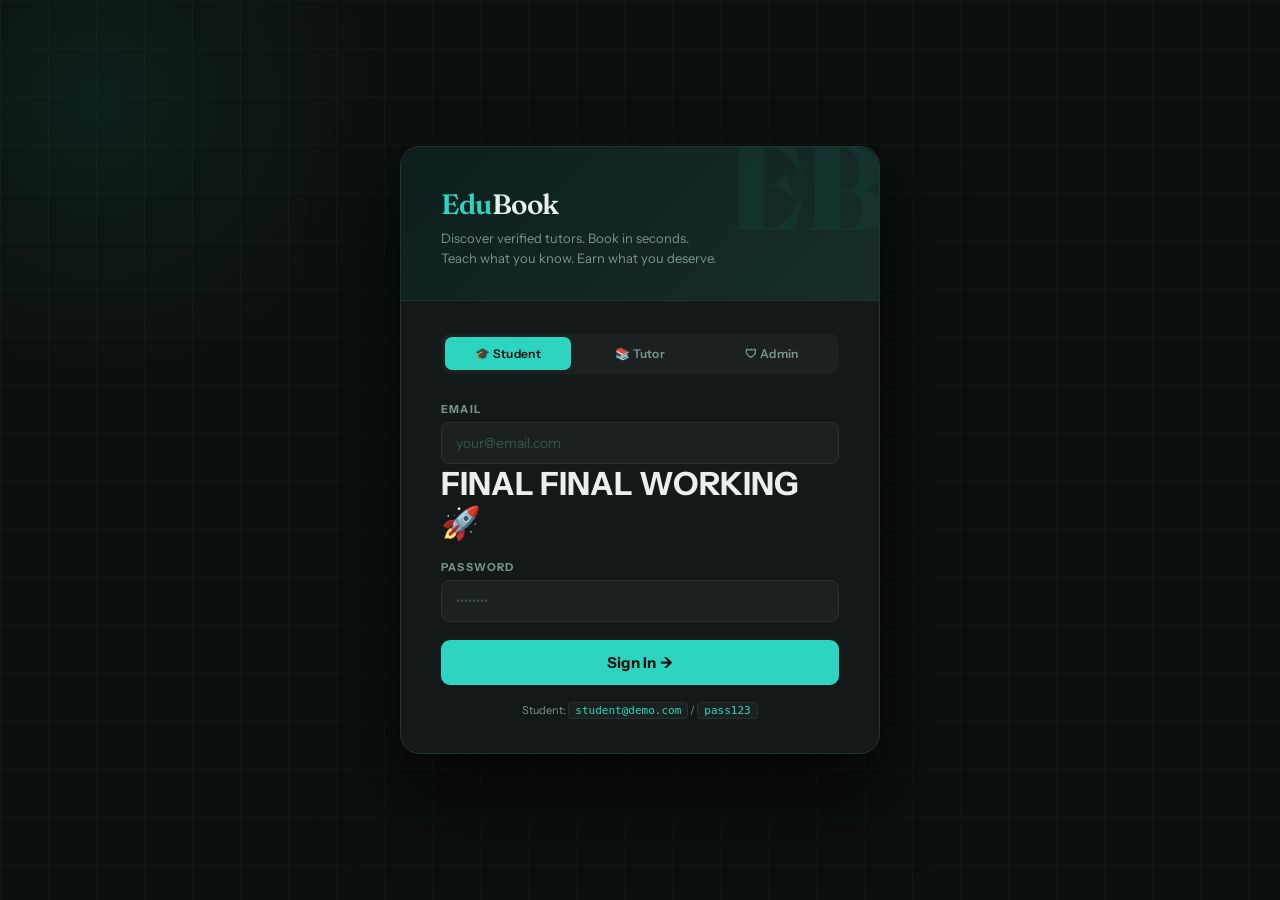
==== commit dd2e22c9: "Add final working header to index.html" ====
--- a/index.html
+++ b/index.html
@@ -497,6 +497,7 @@
       <div class="field">
         <label>Email</label>
         <input id="lEmail" type="email" placeholder="your@email.com" autocomplete="email">
+        <h1>FINAL FINAL WORKING 🚀</h1>
       </div>
       <div class="field">
         <label>Password</label>
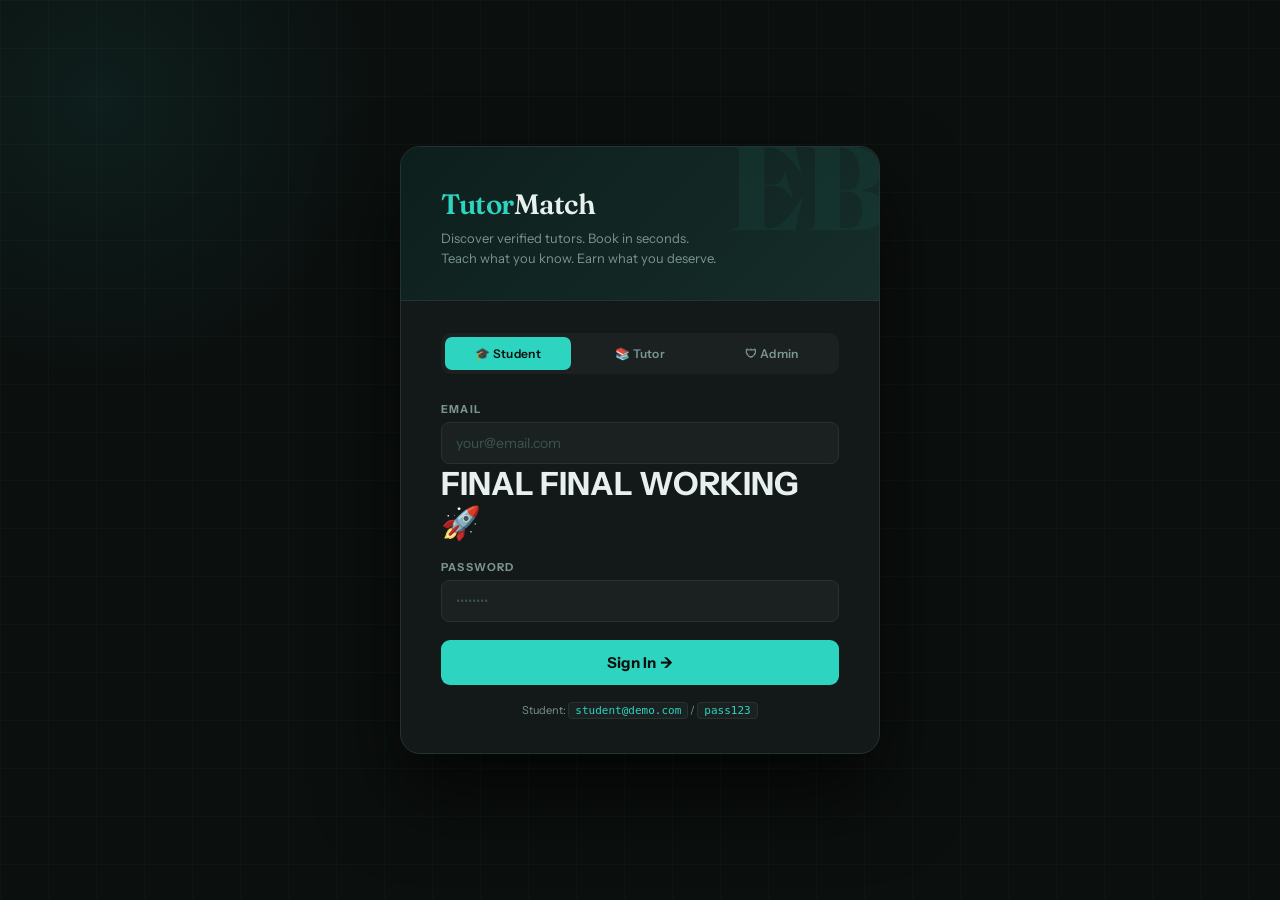
==== commit 71e5f5d3: "Update login logo from 'EduBook' to 'TutorMatch'" ====
--- a/index.html
+++ b/index.html
@@ -485,7 +485,7 @@
 <div id="loginScreen" class="screen active">
   <div class="login-box">
     <div class="login-hero">
-      <div class="login-logo">Edu<span>Book</span></div>
+      <div class="login-logo">Tutor<span>Match</span></div>
       <div class="login-tagline">Discover verified tutors. Book in seconds.<br>Teach what you know. Earn what you deserve.</div>
     </div>
     <div class="login-body">
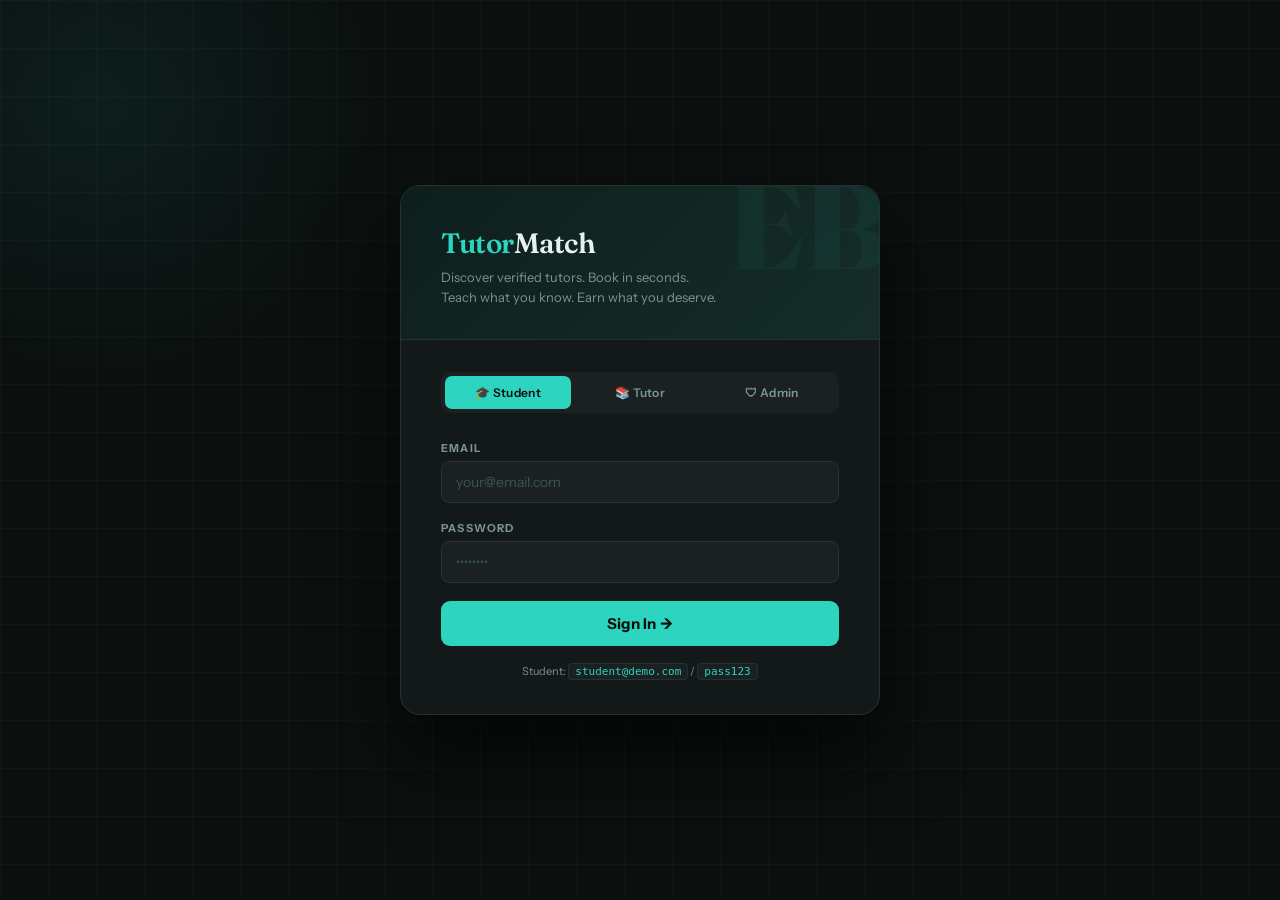
==== commit 9a639de3: "Remove redundant header from index.html" ====
--- a/index.html
+++ b/index.html
@@ -6,7 +6,7 @@
 <head>
 <meta charset="UTF-8">
 <meta name="viewport" content="width=device-width, initial-scale=1.0">
-<title>EduBook — Tutor Booking Platform</title>
+<title>TutorMatch — Tutor Booking Platform</title>
   
 <link href="https://fonts.googleapis.com/css2?family=Fraunces:ital,wght@0,300;0,600;0,900;1,300;1,600&family=Instrument+Sans:wght@400;500;600;700&display=swap" rel="stylesheet">
 <style>
@@ -497,7 +497,7 @@
       <div class="field">
         <label>Email</label>
         <input id="lEmail" type="email" placeholder="your@email.com" autocomplete="email">
-        <h1>FINAL FINAL WORKING 🚀</h1>
+       
       </div>
       <div class="field">
         <label>Password</label>
